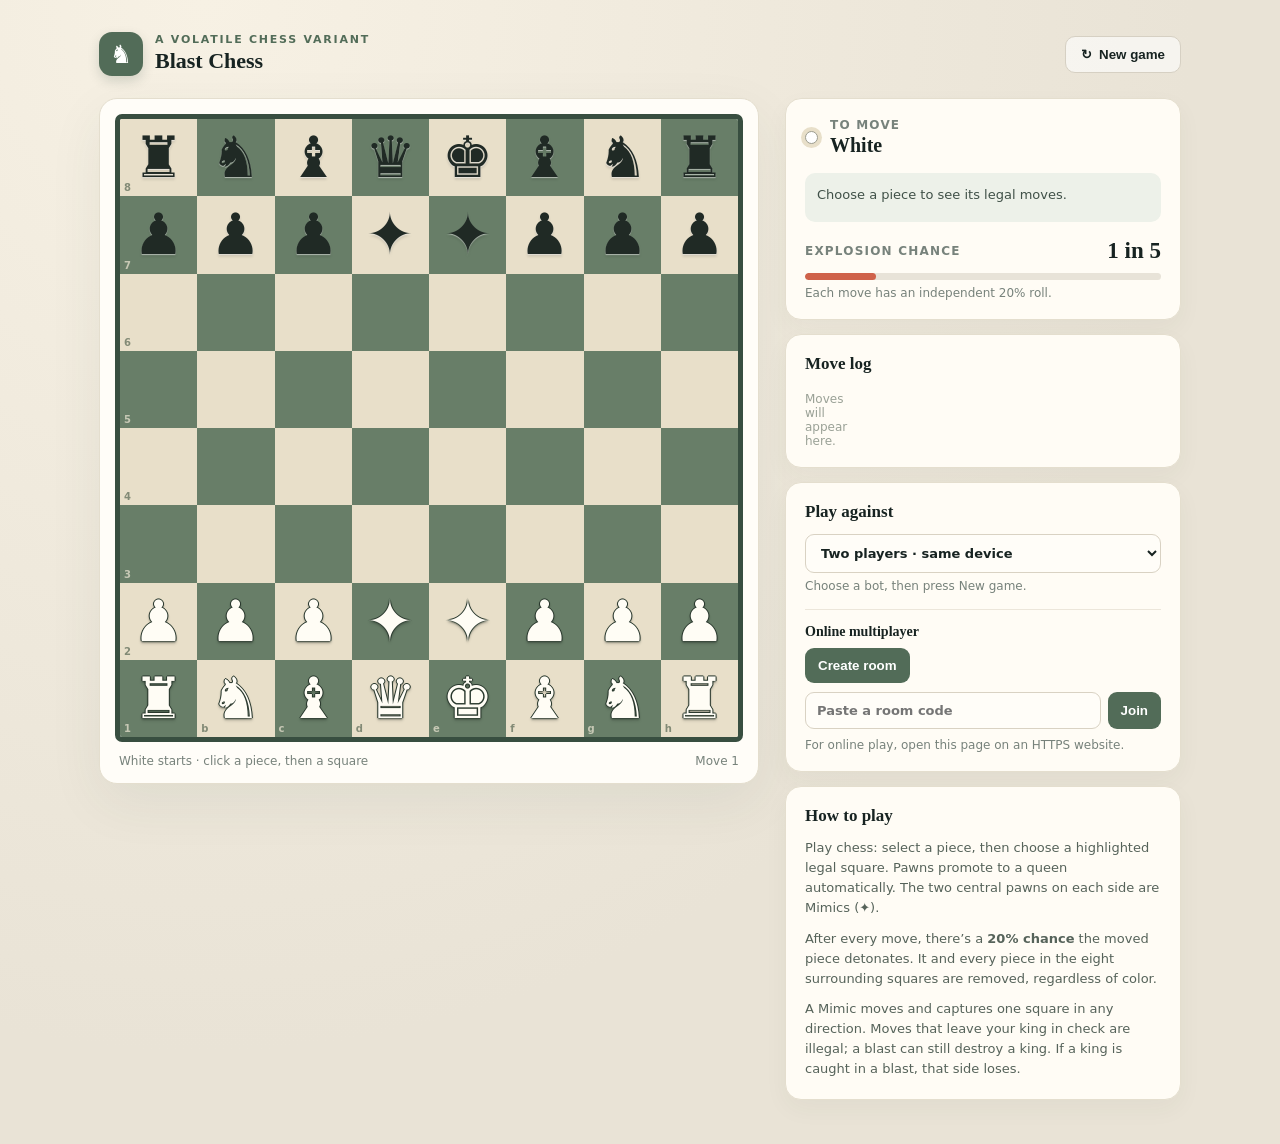
==== blast-chess/index.html @ a0db4bc2 "commit" ====
<!doctype html>
<html lang="en">
  <head>
    <meta charset="utf-8">
    <meta name="viewport" content="width=device-width,initial-scale=1">
    <title>
      Blast Chess
    </title>
    <link rel="stylesheet" href="./css/style.css">
  </head>
  <body>
    <main class="wrap">
      <header class="top">
        <div class="brand">
          <div class="mark">
            ♞
          </div>
          <div>
            <div class="eyebrow">
              A volatile chess variant
            </div>
            <h1>
              Blast Chess
            </h1>
          </div>
        </div>
        <button class="new" id="reset">
          ↻ &nbsp;New game
        </button>
      </header>
      <div class="layout">
        <section class="boardcard">
          <div class="board" id="board" role="grid" aria-label="Chess board">
            <div class="overlay" id="blastOverlay">
              <div class="blast">
                💥
              </div>
            </div>
          </div>
          <div class="boardfoot">
            <span>White starts · click a piece, then a square</span><span id="turncount">Move 1</span>
          </div>
        </section>
        <aside class="panel">
          <section class="card">
            <div class="turnrow">
              <i class="dot" id="turnDot"></i>
              <div>
                <div class="label">
                  To move
                </div>
                <div class="turn" id="turnText">
                  White
                </div>
              </div>
            </div>
            <div class="status" id="status">
              Choose a piece to see its legal moves.
            </div>
            <div class="chance">
              <span class="label">Explosion chance</span><strong>1 in 5</strong>
            </div>
            <div class="meter">
              <i></i>
            </div>
            <div class="sub">
              Each move has an independent 20% roll.
            </div>
          </section>
          <section class="card history">
            <h2>
              Move log
            </h2>
            <div class="moves" id="moves">
              <span class="sub">Moves will appear here.</span>
            </div>
          </section>
          <section class="card play-controls">
            <h2>
              Play against
            </h2>
            <select id="opponent">
              <option value="local">
                Two players · same device
              </option>
              <option value="easy">
                Easy bot
              </option>
              <option value="intermediate">
                Intermediate bot
              </option>
              <option value="hard">
                Hard bot
              </option>
              <option value="grandmaster">
                Grandmaster bot
              </option>
            </select>
            <p class="sub">
              Choose a bot, then press New game.
            </p>
            <div class="online-title">
              Online multiplayer
            </div>
            <button class="online-btn" id="hostRoom">
              Create room
            </button>
            <div class="room-code" id="roomCode">
            </div>
            <div class="join-row">
              <input id="joinCode" placeholder="Paste a room code" autocomplete="off">
              <button class="online-btn" id="joinRoom">
                Join
              </button>
            </div>
            <div class="sub" id="roomStatus">
              For online play, open this page on an HTTPS website.
            </div>
          </section>
          <section class="card rules">
            <h2>
              How to play
            </h2>
            <p>
              Play chess: select a piece, then choose a highlighted legal square. Pawns promote to a queen automatically. The two central pawns on each side are Mimics (✦).
            </p>
            <p>
              After every move, there’s a <b>20% chance</b> the moved piece detonates. It and every piece in the eight surrounding squares are removed, regardless of color.
            </p>
            <p>
              A Mimic moves and captures one square in any direction. Moves that leave your king in check are illegal; a blast can still destroy a king. If a king is caught in a blast, that side loses.
            </p>
          </section>
        </aside>
      </div>
    </main>
    <div class="toast" id="toast">
    </div>
    <div class="promotion" id="promotion">
      <div class="promobox">
        <h2>
          Choose your promotion
        </h2>
        <div class="promopts" id="promopts">
        </div>
      </div>
    </div>
    <script type="module" src="./js/main.js"></script>
  </body>
</html>
---- blast-chess/css/style.css ----
:root {
  --ink: #172321;
  --muted: #77827b;
  --cream: #f4efe3;
  --paper: #fffcf5;
  --green: #526c58;
  --green2: #3a5142;
  --gold: #e4b95c;
  --light: #e8dfc9;
  --dark: #687e68;
  --red: #cf624a
}
* {
  box-sizing: border-box
}
body {
  margin: 0;
  min-height: 100vh;
  background: radial-gradient(ellipse at 16% 0%,#f7f1e4,#e9e3d6 65%);
  color: var(--ink);
  font-family: ui-sans-serif,system-ui,-apple-system,"Segoe UI",sans-serif
}
.wrap {
  max-width: 1130px;
  margin: auto;
  padding: 32px 24px 44px
}
.top {
  display: flex;
  align-items: center;
  justify-content: space-between;
  margin-bottom: 22px
}
.brand {
  display: flex;
  gap: 12px;
  align-items: center
}
.mark {
  width: 44px;
  height: 44px;
  border-radius: 13px;
  background: var(--green);
  color: white;
  display: grid;
  place-items: center;
  font-size: 25px;
  box-shadow: 0 5px 12px #263b302b
}
.eyebrow {
  font-size: 11px;
  letter-spacing: .16em;
  text-transform: uppercase;
  color: var(--green);
  font-weight: 800
}
.brand h1 {
  font: 700 22px Georgia,serif;
  margin: 2px 0
}
.new {
  border: 1px solid #d6d0c3;
  background: #ffffff9c;
  padding: 10px 15px;
  border-radius: 10px;
  color: var(--ink);
  font-weight: 700;
  cursor: pointer
}
.new:hover {
  background: white
}
.layout {
  display: grid;
  grid-template-columns: minmax(320px,660px) minmax(260px,1fr);
  gap: 26px;
  align-items: start
}
.boardcard {
  background: #fffdf8;
  padding: 15px;
  border: 1px solid #e4dece;
  border-radius: 18px;
  box-shadow: 0 18px 55px #30433412
}
.board {
  display: grid;
  grid-template-columns: repeat(8,1fr);
  grid-template-rows: repeat(8,minmax(0,1fr));
  aspect-ratio: 1;
  border: 5px solid #384e40;
  border-radius: 7px;
  overflow: hidden;
  position: relative
}
.sq {
  border: 0;
  padding: 0;
  display: grid;
  place-items: center;
  position: relative;
  cursor: pointer;
  font-family: Georgia,serif;
  font-size: clamp(28px,5.4vw,57px);
  line-height: 1
}
.sq.light {
  background: var(--light)
}
.sq.dark {
  background: var(--dark)
}
.sq:hover {
  filter: brightness(1.07)
}
.sq.selected {
  box-shadow: inset 0 0 0 4px var(--gold)
}
.sq.legal:after {
  content: "";
  width: 23%;
  height: 23%;
  background: #182a2060;
  border-radius: 50%;
  position: absolute
}
.sq.capture:after {
  content: "";
  position: absolute;
  inset: 4px;
  border: 4px solid #cf624aab;
  border-radius: 50%
}
.sq.last {
  background-image: linear-gradient(#e6be5960,#e6be5960)
}
.piece {
  z-index: 1;
  filter: drop-shadow(0 2px 1px #0002)
}
.piece.white {
  color: #fffdf5;
  text-shadow: 0 1px 2px #29382d,1px 0 #29382d,-1px 0 #29382d,0 -1px #29382d
}
.piece.black {
  color: #202a25;
  text-shadow: 0 1px 1px #fff8
}
.coord {
  position: absolute;
  font: 700 10px ui-sans-serif,system-ui;
  left: 4px;
  bottom: 3px;
  opacity: .68
}
.light .coord {
  color: #53634f
}
.dark .coord {
  color: #f3ebd9
}
.boardfoot {
  display: flex;
  justify-content: space-between;
  padding: 12px 4px 0;
  color: var(--muted);
  font-size: 12px
}
.panel {
  display: flex;
  flex-direction: column;
  gap: 14px
}
.card {
  background: var(--paper);
  border: 1px solid #e4dece;
  border-radius: 16px;
  padding: 19px;
  box-shadow: 0 9px 25px #3043340b
}
.turnrow {
  display: flex;
  align-items: center;
  gap: 12px
}
.dot {
  width: 13px;
  height: 13px;
  border-radius: 50%;
  background: var(--ink);
  box-shadow: 0 0 0 4px #e8dfc9
}
.dot.white {
  background: white;
  border: 1px solid #9c9c8f
}
.label {
  color: var(--muted);
  font-size: 12px;
  font-weight: 700;
  text-transform: uppercase;
  letter-spacing: .1em
}
.turn {
  font: 700 20px Georgia,serif;
  margin-top: 2px
}
.status {
  margin-top: 16px;
  border-radius: 10px;
  background: #edf1e9;
  padding: 12px;
  font-size: 13px;
  line-height: 1.5;
  color: #405148;
  min-height: 49px
}
.status.boom {
  background: #fff0e7;
  color: #a74834
}
.chance {
  margin-top: 16px;
  display: flex;
  align-items: center;
  justify-content: space-between
}
.chance strong {
  font-size: 23px;
  font-family: Georgia,serif
}
.meter {
  height: 7px;
  border-radius: 9px;
  background: #e8e3d8;
  margin-top: 9px;
  overflow: hidden
}
.meter i {
  height: 100%;
  width: 20%;
  display: block;
  background: var(--red);
  border-radius: 9px
}
.sub {
  font-size: 12px;
  color: var(--muted);
  margin-top: 6px
}
.rules h2,.history h2 {
  font: 700 17px Georgia,serif;
  margin: 0 0 12px
}
.rules p {
  font-size: 13px;
  line-height: 1.55;
  color: #56635a;
  margin: 0 0 10px
}
.rules p:last-child {
  margin: 0
}
.history {
  min-height: 120px
}
.moves {
  max-height: 175px;
  overflow: auto;
  display: grid;
  grid-template-columns: 32px 1fr 1fr;
  gap: 7px 5px;
  font-size: 13px
}
.moves span:nth-child(3n+1) {
  color: #9aa196
}
.moves span:nth-child(3n+2),.moves span:nth-child(3n) {
  font-weight: 650
}
.hint {
  font-size: 12px;
  color: var(--muted);
  margin-top: 14px
}
.play-controls h2 {
  font: 700 17px Georgia,serif;
  margin: 0 0 12px
}
.play-controls select,.join-row input {
  width: 100%;
  border: 1px solid #d9d2c3;
  background: #fffdf8;
  border-radius: 9px;
  padding: 10px 11px;
  color: var(--ink);
  font: 600 13px ui-sans-serif,system-ui
}
.online-title {
  font: 700 14px Georgia,serif;
  margin: 16px 0 8px;
  padding-top: 14px;
  border-top: 1px solid #ece6da
}
.online-btn {
  border: 0;
  border-radius: 9px;
  background: var(--green);
  color: white;
  padding: 10px 13px;
  font-weight: 700;
  cursor: pointer
}
.online-btn:hover {
  background: var(--green2)
}
.room-code {
  font: 700 13px ui-monospace,monospace;
  word-break: break-all;
  margin-top: 8px;
  color: var(--green)
}
.join-row {
  display: flex;
  gap: 7px;
  margin: 9px 0
}
.join-row input {
  min-width: 0
}
.join-row button {
  flex: none
}
.overlay {
  position: absolute;
  inset: 0;
  background: #17241dbd;
  display: none;
  place-items: center;
  z-index: 3
}
.overlay.show {
  display: grid
}
.blast {
  font-size: 75px;
  animation: pop .5s ease-out
}
@keyframes pop {
  0% {
    transform: scale(.3);
    opacity: 0
  }
  60% {
    transform: scale(1.2)
  }
  100% {
    transform: scale(1);
    opacity: 1
  }
}
.toast {
  position: fixed;
  bottom: 20px;
  left: 50%;
  transform: translate(-50%,15px);
  opacity: 0;
  pointer-events: none;
  background: #26382d;
  color: white;
  padding: 10px 16px;
  border-radius: 11px;
  font-size: 13px;
  transition: .2s;
  z-index: 5
}
.toast.show {
  transform: translate(-50%,0);
  opacity: 1
}
.promotion {
  position: fixed;
  inset: 0;
  background: #14231d9c;
  display: none;
  place-items: center;
  z-index: 8
}
.promotion.show {
  display: grid
}
.promobox {
  background: var(--paper);
  border-radius: 16px;
  padding: 22px;
  box-shadow: 0 16px 50px #0003;
  text-align: center
}
.promobox h2 {
  font: 700 20px Georgia;
  margin: 0 0 16px
}
.promopts {
  display: flex;
  gap: 8px
}
.promopts button {
  border: 1px solid #ddd5c4;
  border-radius: 10px;
  background: white;
  font: 48px Georgia;
  width: 70px;
  height: 70px;
  cursor: pointer
}
.promopts button:hover {
  background: #edf1e9
}
@media (max-width:760px) {
  .wrap {
    padding: 18px 12px 30px
  }
  .layout {
    grid-template-columns: 1fr;
    gap: 14px
  }
  .boardcard {
    padding: 10px
  }
  .board {
    border-width: 4px
  }
  .panel {
    display: grid;
    grid-template-columns: 1fr 1fr
  }
  .card {
    padding: 14px
  }
  .rules {
    grid-column: span 2
  }
  .boardfoot {
    font-size: 11px
  }
  .top {
    margin-bottom: 14px
  }
}
@media (max-width:420px) {
  .panel {
    grid-template-columns: 1fr
  }
  .rules {
    grid-column: auto
  }
  .wrap {
    padding: 13px 8px
  }
  .sq {
    font-size: 8vw
  }
}
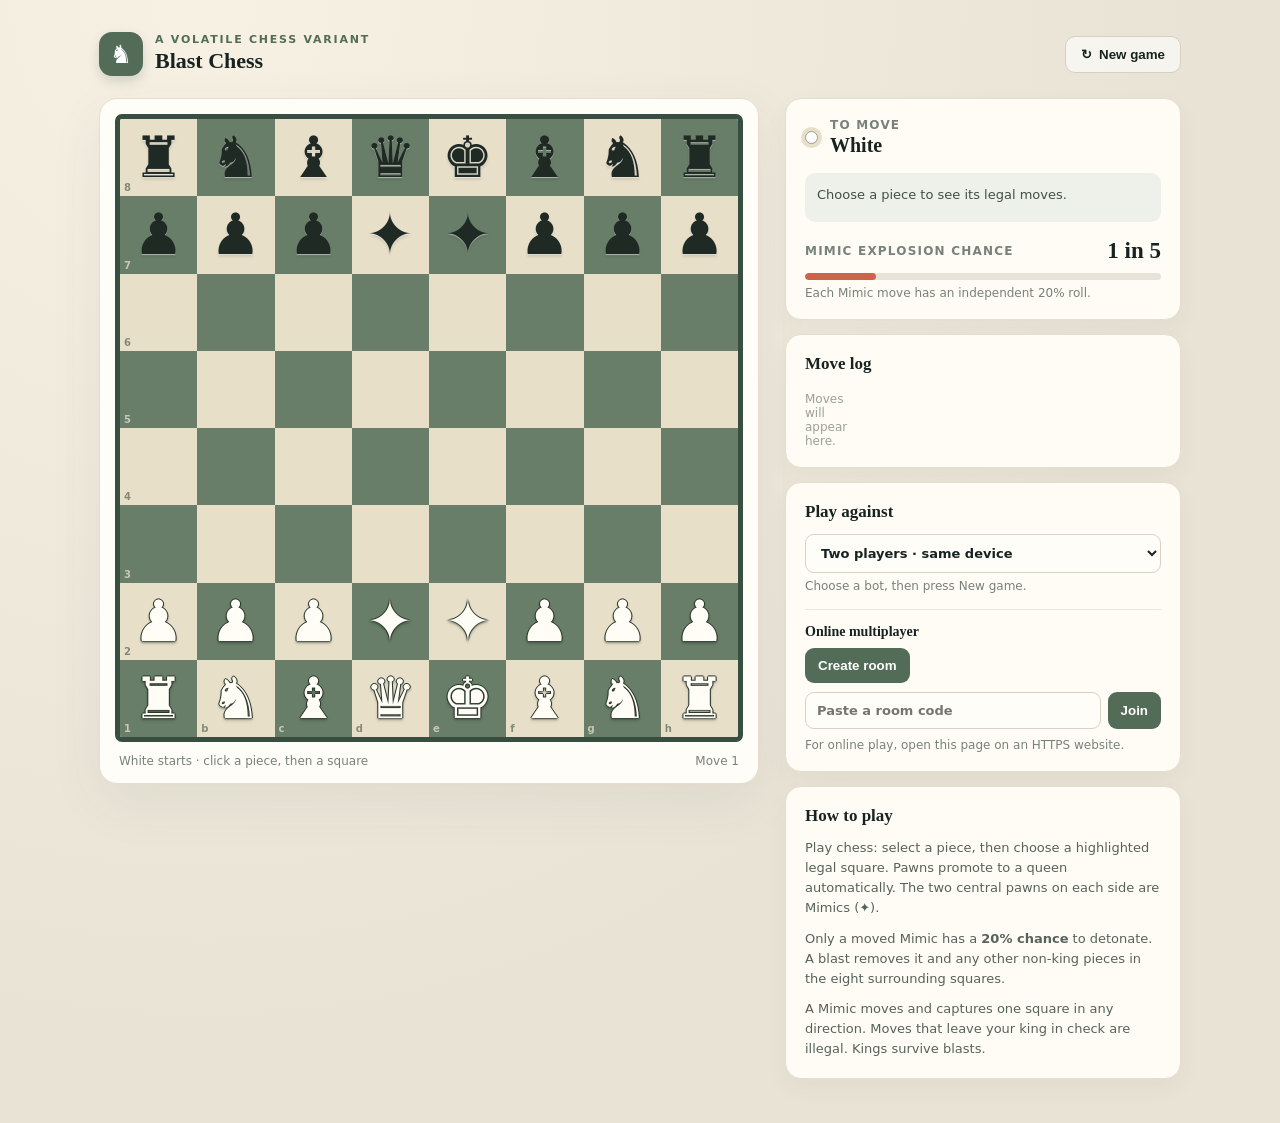
==== commit 570529c2: "commit3" ====
--- a/blast-chess/index.html
+++ b/blast-chess/index.html
@@ -58,13 +58,13 @@
               Choose a piece to see its legal moves.
             </div>
             <div class="chance">
-              <span class="label">Explosion chance</span><strong>1 in 5</strong>
+              <span class="label">Mimic explosion chance</span><strong>1 in 5</strong>
             </div>
             <div class="meter">
               <i></i>
             </div>
             <div class="sub">
-              Each move has an independent 20% roll.
+              Each Mimic move has an independent 20% roll.
             </div>
           </section>
           <section class="card history">
@@ -125,10 +125,10 @@
               Play chess: select a piece, then choose a highlighted legal square. Pawns promote to a queen automatically. The two central pawns on each side are Mimics (✦).
             </p>
             <p>
-              After every move, there’s a <b>20% chance</b> the moved piece detonates. It and every piece in the eight surrounding squares are removed, regardless of color.
+              Only a moved Mimic has a <b>20% chance</b> to detonate. A blast removes it and any other non-king pieces in the eight surrounding squares.
             </p>
             <p>
-              A Mimic moves and captures one square in any direction. Moves that leave your king in check are illegal; a blast can still destroy a king. If a king is caught in a blast, that side loses.
+              A Mimic moves and captures one square in any direction. Moves that leave your king in check are illegal. Kings survive blasts.
             </p>
           </section>
         </aside>
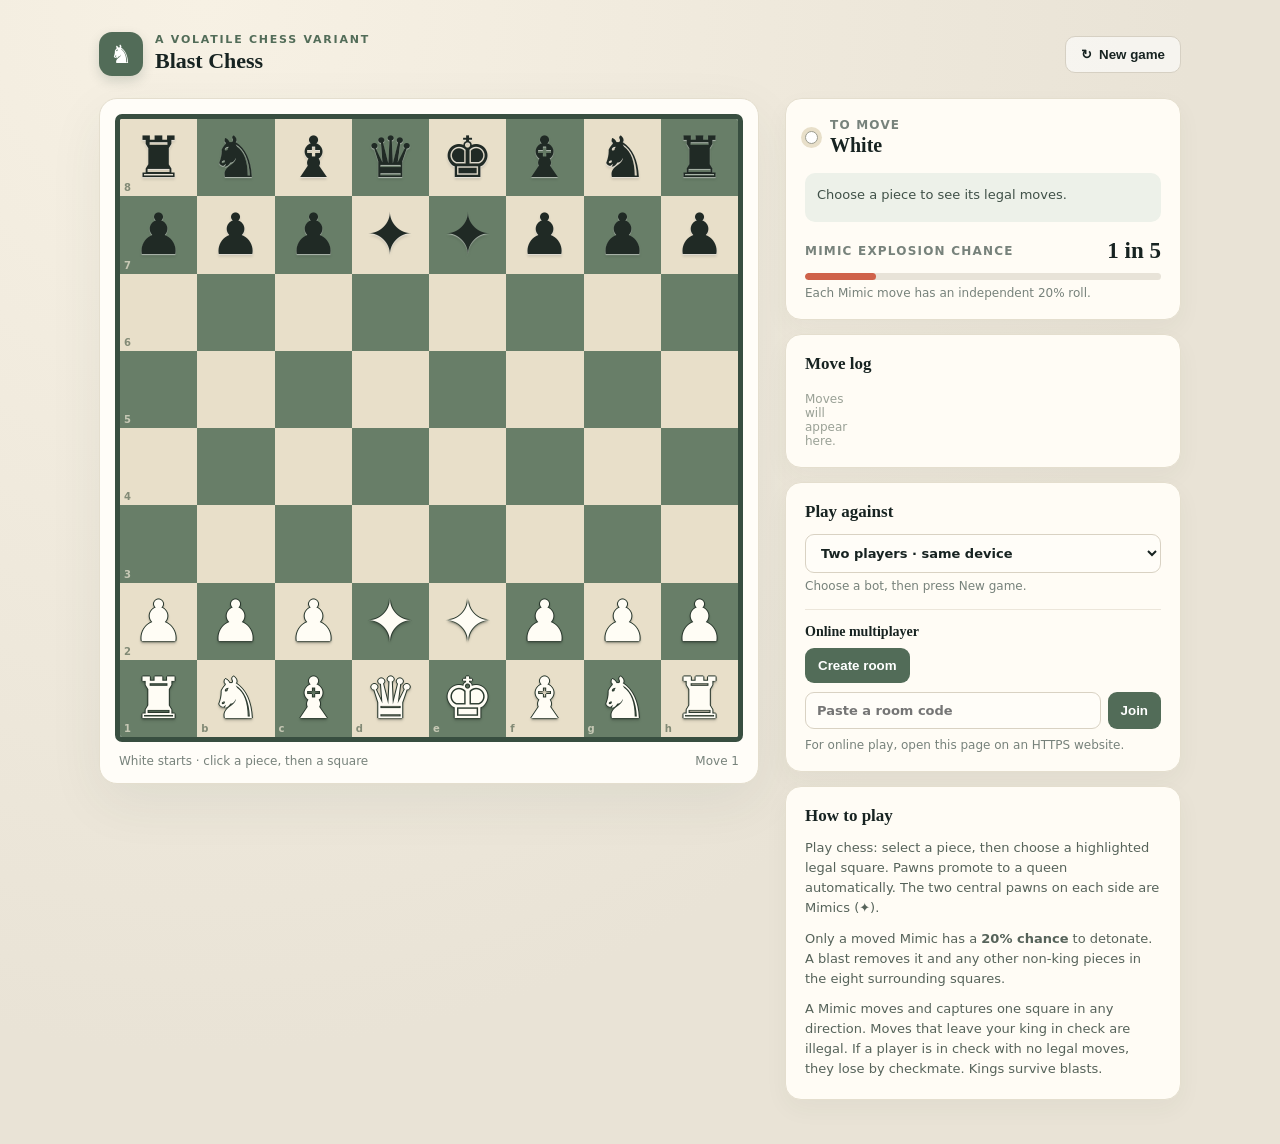
==== commit 93c1918f: "commit4" ====
--- a/blast-chess/index.html
+++ b/blast-chess/index.html
@@ -128,7 +128,7 @@
               Only a moved Mimic has a <b>20% chance</b> to detonate. A blast removes it and any other non-king pieces in the eight surrounding squares.
             </p>
             <p>
-              A Mimic moves and captures one square in any direction. Moves that leave your king in check are illegal. Kings survive blasts.
+              A Mimic moves and captures one square in any direction. Moves that leave your king in check are illegal. If a player is in check with no legal moves, they lose by checkmate. Kings survive blasts.
             </p>
           </section>
         </aside>
@@ -145,6 +145,14 @@
         </div>
       </div>
     </div>
+    <div class="win-screen" id="winScreen" aria-hidden="true">
+      <section class="win-card" role="dialog" aria-modal="true" aria-labelledby="winTitle">
+        <div class="win-icon" aria-hidden="true">🏆</div>
+        <p class="win-reason" id="winReason">Checkmate</p>
+        <h2 id="winTitle">White Wins!</h2>
+        <button class="online-btn" id="playAgain">Play again</button>
+      </section>
+    </div>
     <script type="module" src="./js/main.js"></script>
   </body>
 </html>
--- a/blast-chess/css/style.css
+++ b/blast-chess/css/style.css
@@ -417,6 +417,46 @@
 .promopts button:hover {
   background: #edf1e9
 }
+.win-screen {
+  position: fixed;
+  inset: 0;
+  z-index: 10;
+  display: none;
+  place-items: center;
+  padding: 16px;
+  background: #14231d9c
+}
+.win-screen.show {
+  display: grid
+}
+.win-card {
+  width: min(100%,360px);
+  padding: 30px 24px;
+  border: 1px solid #e4dece;
+  border-radius: 18px;
+  background: var(--paper);
+  box-shadow: 0 20px 60px #0004;
+  text-align: center
+}
+.win-icon {
+  margin-bottom: 6px;
+  font-size: 54px
+}
+.win-reason {
+  margin: 0 0 8px;
+  color: var(--green);
+  font-size: 11px;
+  font-weight: 800;
+  letter-spacing: .14em;
+  text-transform: uppercase
+}
+.win-card h2 {
+  margin: 0;
+  font: 700 28px Georgia,serif
+}
+.win-card button {
+  margin-top: 20px
+}
 @media (max-width:760px) {
   .wrap {
     padding: 18px 12px 30px
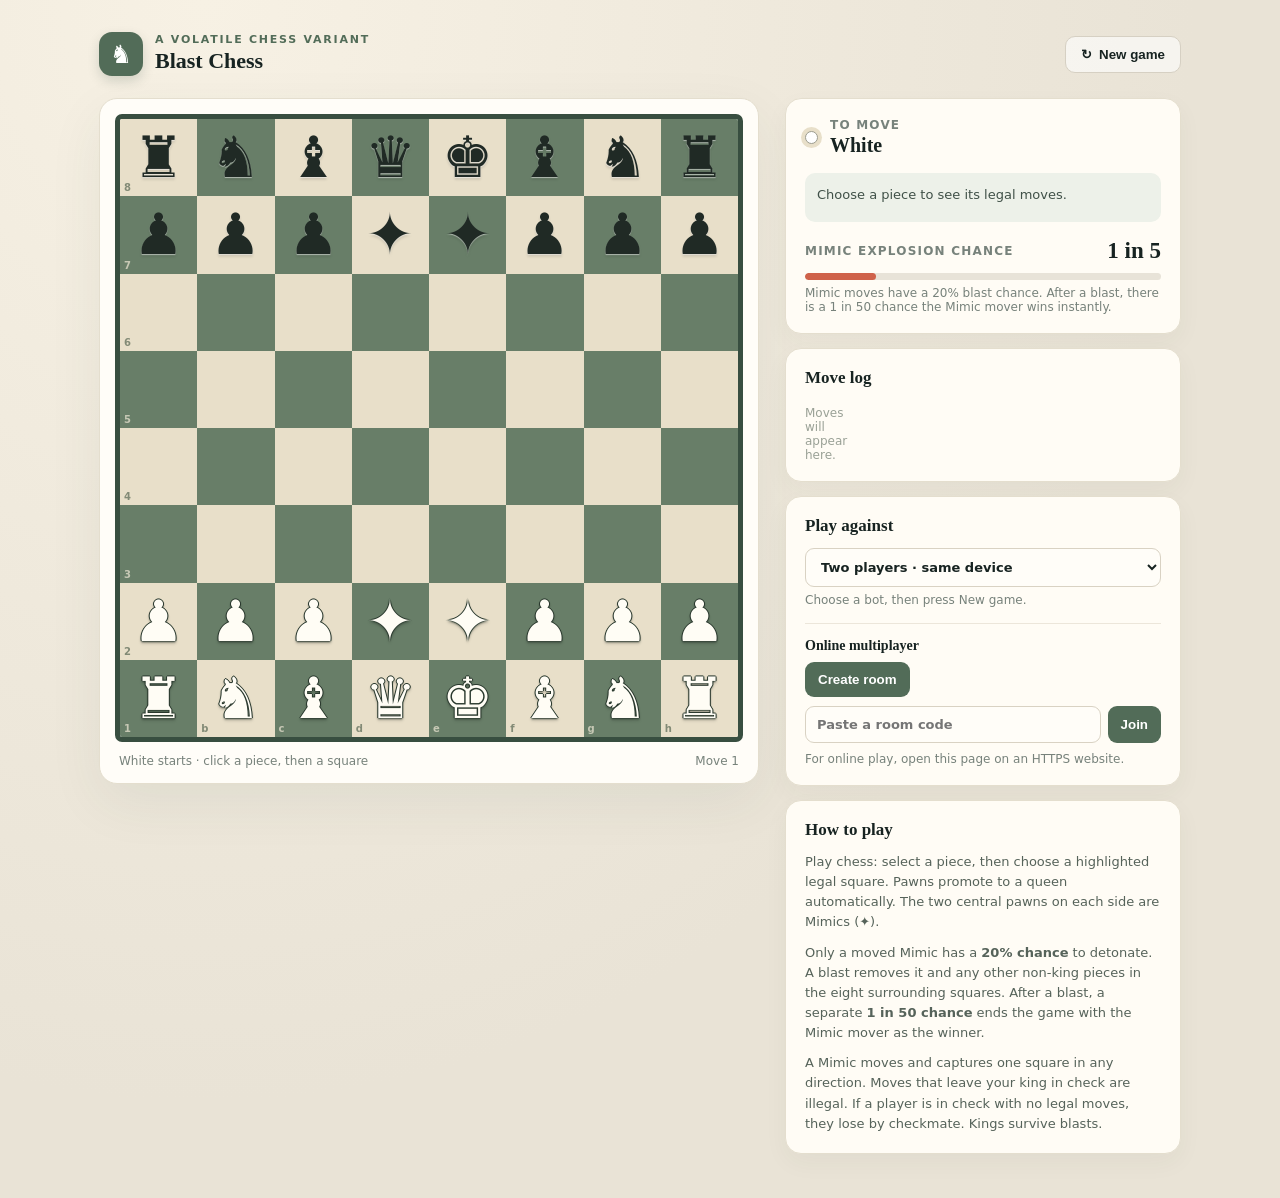
==== commit 712eec08: "commit5" ====
--- a/blast-chess/index.html
+++ b/blast-chess/index.html
@@ -64,7 +64,7 @@
               <i></i>
             </div>
             <div class="sub">
-              Each Mimic move has an independent 20% roll.
+              Mimic moves have a 20% blast chance. After a blast, there is a 1 in 50 chance the Mimic mover wins instantly.
             </div>
           </section>
           <section class="card history">
@@ -125,7 +125,7 @@
               Play chess: select a piece, then choose a highlighted legal square. Pawns promote to a queen automatically. The two central pawns on each side are Mimics (✦).
             </p>
             <p>
-              Only a moved Mimic has a <b>20% chance</b> to detonate. A blast removes it and any other non-king pieces in the eight surrounding squares.
+              Only a moved Mimic has a <b>20% chance</b> to detonate. A blast removes it and any other non-king pieces in the eight surrounding squares. After a blast, a separate <b>1 in 50 chance</b> ends the game with the Mimic mover as the winner.
             </p>
             <p>
               A Mimic moves and captures one square in any direction. Moves that leave your king in check are illegal. If a player is in check with no legal moves, they lose by checkmate. Kings survive blasts.
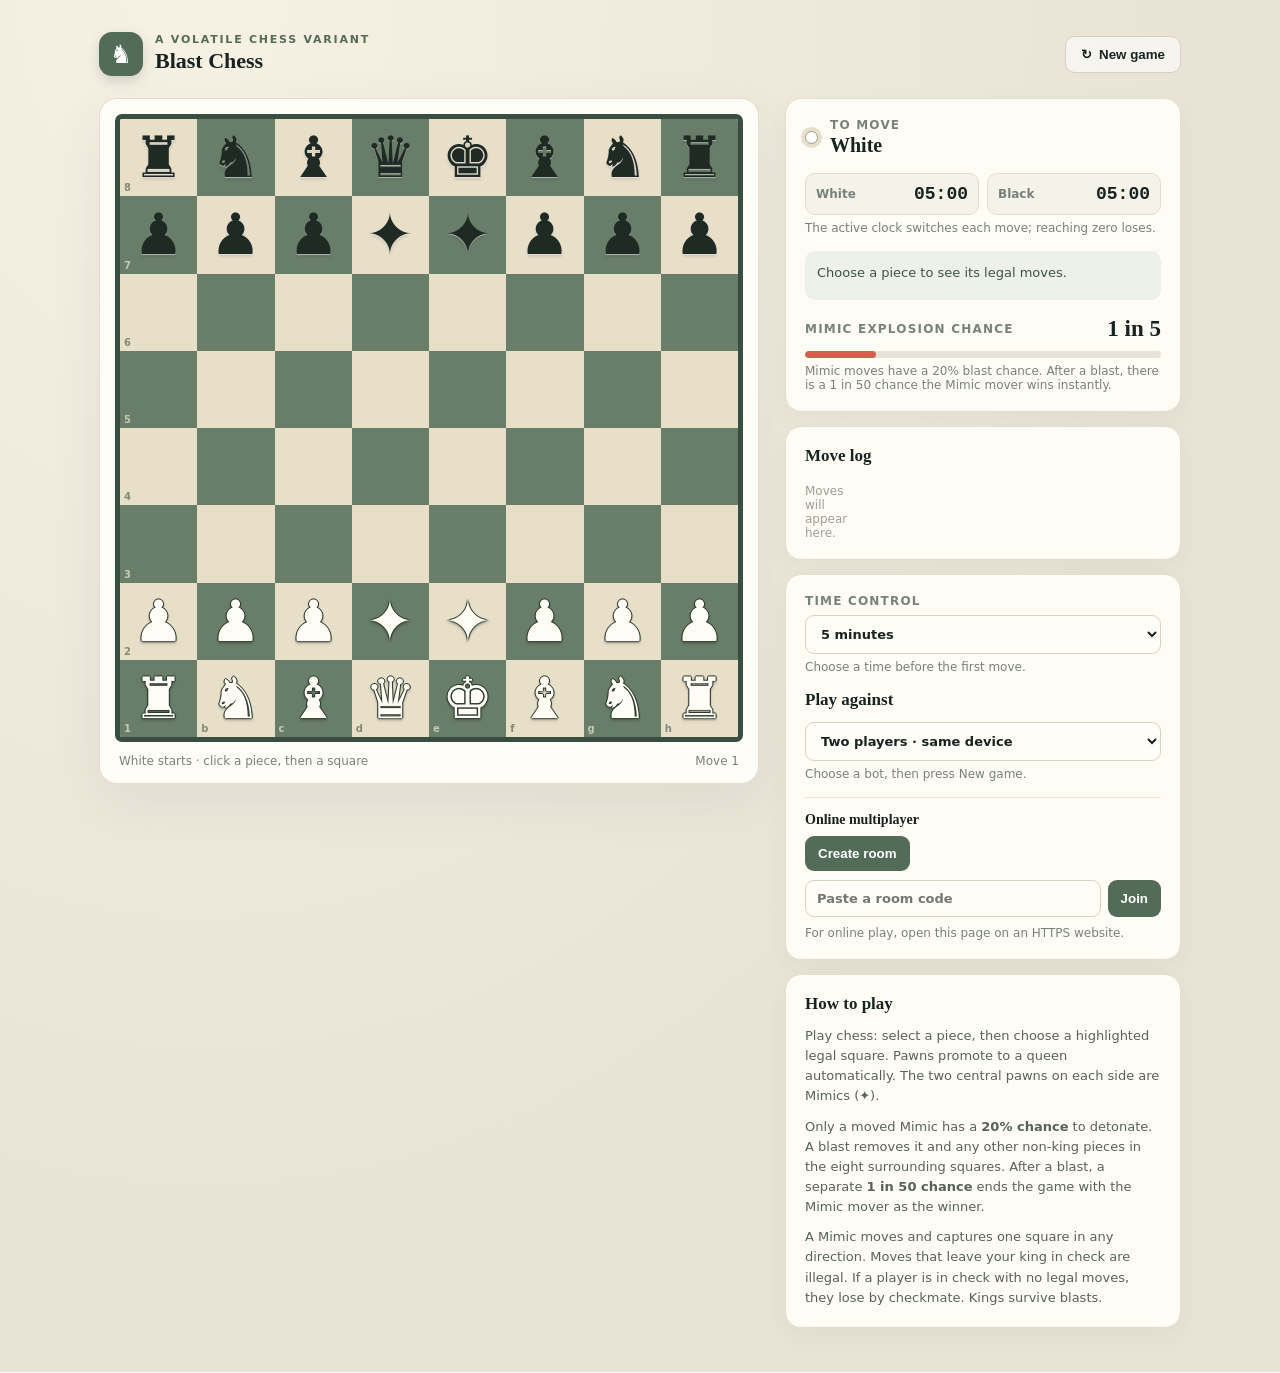
==== commit 43154259: "commit 6" ====
--- a/blast-chess/index.html
+++ b/blast-chess/index.html
@@ -54,6 +54,17 @@
                 </div>
               </div>
             </div>
+            <div class="clocks" aria-label="Player clocks">
+              <div class="clock" id="whiteClock">
+                <span>White</span>
+                <strong id="whiteTime">05:00</strong>
+              </div>
+              <div class="clock" id="blackClock">
+                <span>Black</span>
+                <strong id="blackTime">05:00</strong>
+              </div>
+            </div>
+            <div class="sub">The active clock switches each move; reaching zero loses.</div>
             <div class="status" id="status">
               Choose a piece to see its legal moves.
             </div>
@@ -76,6 +87,16 @@
             </div>
           </section>
           <section class="card play-controls">
+            <label class="control-label" for="timeControl">
+              Time control
+            </label>
+            <select id="timeControl">
+              <option value="1">1 minute</option>
+              <option value="3">3 minutes</option>
+              <option value="5" selected>5 minutes</option>
+              <option value="10">10 minutes</option>
+            </select>
+            <p class="sub">Choose a time before the first move.</p>
             <h2>
               Play against
             </h2>
--- a/blast-chess/css/style.css
+++ b/blast-chess/css/style.css
@@ -206,6 +206,38 @@
   font: 700 20px Georgia,serif;
   margin-top: 2px
 }
+.clocks {
+  display: grid;
+  grid-template-columns: repeat(2,minmax(0,1fr));
+  gap: 8px;
+  margin-top: 16px
+}
+.clock {
+  display: flex;
+  align-items: center;
+  justify-content: space-between;
+  gap: 8px;
+  padding: 10px;
+  border: 1px solid #e4dece;
+  border-radius: 10px;
+  background: #f5f2e9
+}
+.clock span {
+  color: var(--muted);
+  font-size: 12px;
+  font-weight: 700
+}
+.clock strong {
+  font: 700 18px ui-monospace,SFMono-Regular,Consolas,monospace;
+  font-variant-numeric: tabular-nums
+}
+.clock.active {
+  border-color: var(--gold);
+  box-shadow: inset 0 0 0 1px var(--gold)
+}
+.clock.low strong {
+  color: var(--red)
+}
 .status {
   margin-top: 16px;
   border-radius: 10px;
@@ -287,6 +319,18 @@
 .play-controls h2 {
   font: 700 17px Georgia,serif;
   margin: 0 0 12px
+}
+.control-label {
+  display: block;
+  margin-bottom: 7px;
+  color: var(--muted);
+  font-size: 12px;
+  font-weight: 700;
+  letter-spacing: .1em;
+  text-transform: uppercase
+}
+.play-controls .control-label + select + .sub {
+  margin-bottom: 16px
 }
 .play-controls select,.join-row input {
   width: 100%;
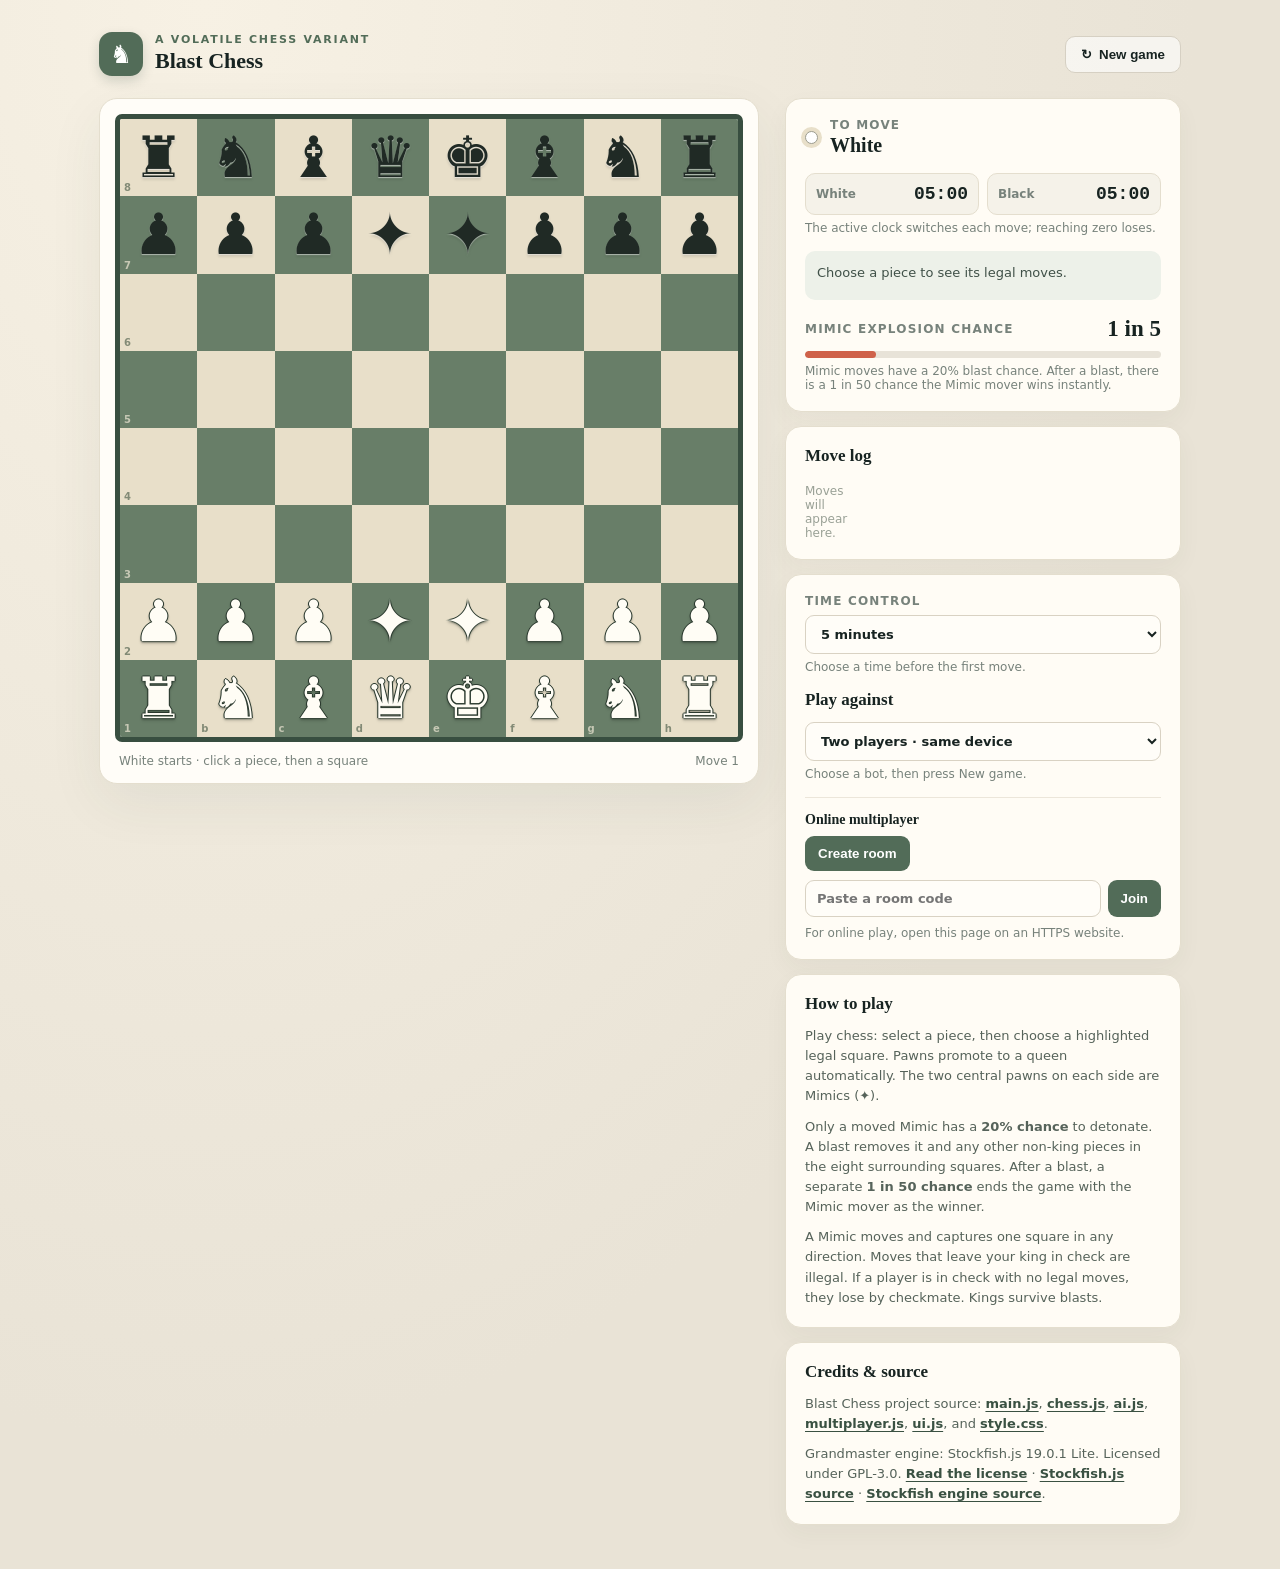
==== commit 348fca4d: "commit 8" ====
--- a/blast-chess/index.html
+++ b/blast-chess/index.html
@@ -152,6 +152,24 @@
               A Mimic moves and captures one square in any direction. Moves that leave your king in check are illegal. If a player is in check with no legal moves, they lose by checkmate. Kings survive blasts.
             </p>
           </section>
+          <section class="card credits" aria-labelledby="creditsTitle">
+            <h2 id="creditsTitle">Credits &amp; source</h2>
+            <p>
+              Blast Chess project source:
+              <a href="./js/main.js">main.js</a>,
+              <a href="./js/chess.js">chess.js</a>,
+              <a href="./js/ai.js">ai.js</a>,
+              <a href="./js/multiplayer.js">multiplayer.js</a>,
+              <a href="./js/ui.js">ui.js</a>, and
+              <a href="./css/style.css">style.css</a>.
+            </p>
+            <p>
+              Grandmaster engine: Stockfish.js 19.0.1 Lite. Licensed under GPL-3.0.
+              <a href="./js/stockfish/Copying.txt">Read the license</a> ·
+              <a href="https://github.com/nmrugg/stockfish.js/tree/v19.0.1" target="_blank" rel="noopener noreferrer">Stockfish.js source</a> ·
+              <a href="https://github.com/official-stockfish/Stockfish/tree/sf_19" target="_blank" rel="noopener noreferrer">Stockfish engine source</a>.
+            </p>
+          </section>
         </aside>
       </div>
     </main>
--- a/blast-chess/css/style.css
+++ b/blast-chess/css/style.css
@@ -281,18 +281,31 @@
   color: var(--muted);
   margin-top: 6px
 }
-.rules h2,.history h2 {
+.rules h2,.history h2,.credits h2 {
   font: 700 17px Georgia,serif;
   margin: 0 0 12px
 }
-.rules p {
+.rules p,.credits p {
   font-size: 13px;
   line-height: 1.55;
   color: #56635a;
   margin: 0 0 10px
 }
-.rules p:last-child {
+.rules p:last-child,.credits p:last-child {
   margin: 0
+}
+.credits a {
+  color: var(--green2);
+  font-weight: 700;
+  text-decoration-thickness: 1px;
+  text-underline-offset: 3px
+}
+.credits a:hover {
+  color: var(--red)
+}
+.credits a:focus-visible {
+  outline: 2px solid var(--green);
+  outline-offset: 2px
 }
 .history {
   min-height: 120px
@@ -522,7 +535,7 @@
   .card {
     padding: 14px
   }
-  .rules {
+  .rules,.credits {
     grid-column: span 2
   }
   .boardfoot {
@@ -536,7 +549,7 @@
   .panel {
     grid-template-columns: 1fr
   }
-  .rules {
+  .rules,.credits {
     grid-column: auto
   }
   .wrap {
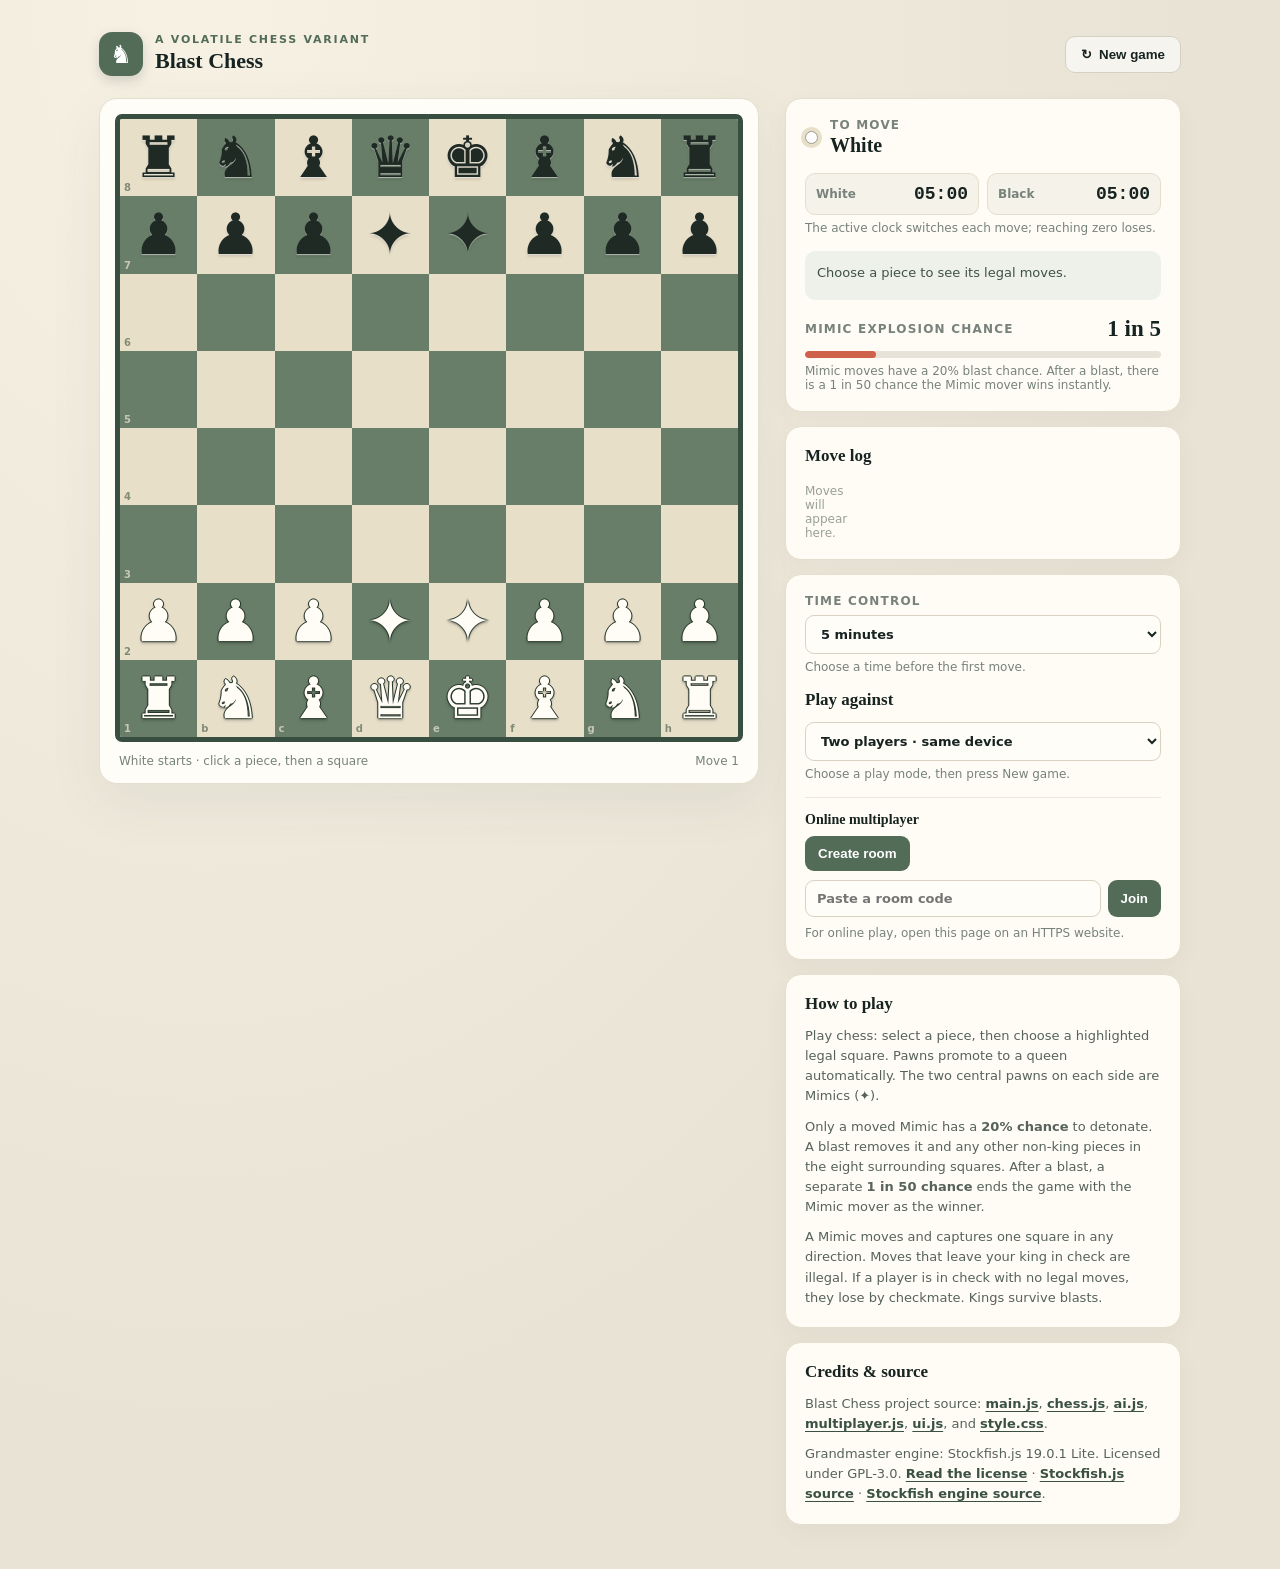
==== commit 6f4841c3: "commit 9" ====
--- a/blast-chess/index.html
+++ b/blast-chess/index.html
@@ -104,21 +104,12 @@
               <option value="local">
                 Two players · same device
               </option>
-              <option value="easy">
-                Easy bot
-              </option>
-              <option value="intermediate">
-                Intermediate bot
-              </option>
-              <option value="hard">
-                Hard bot
-              </option>
               <option value="grandmaster">
                 Grandmaster bot
               </option>
             </select>
             <p class="sub">
-              Choose a bot, then press New game.
+              Choose a play mode, then press New game.
             </p>
             <div class="online-title">
               Online multiplayer
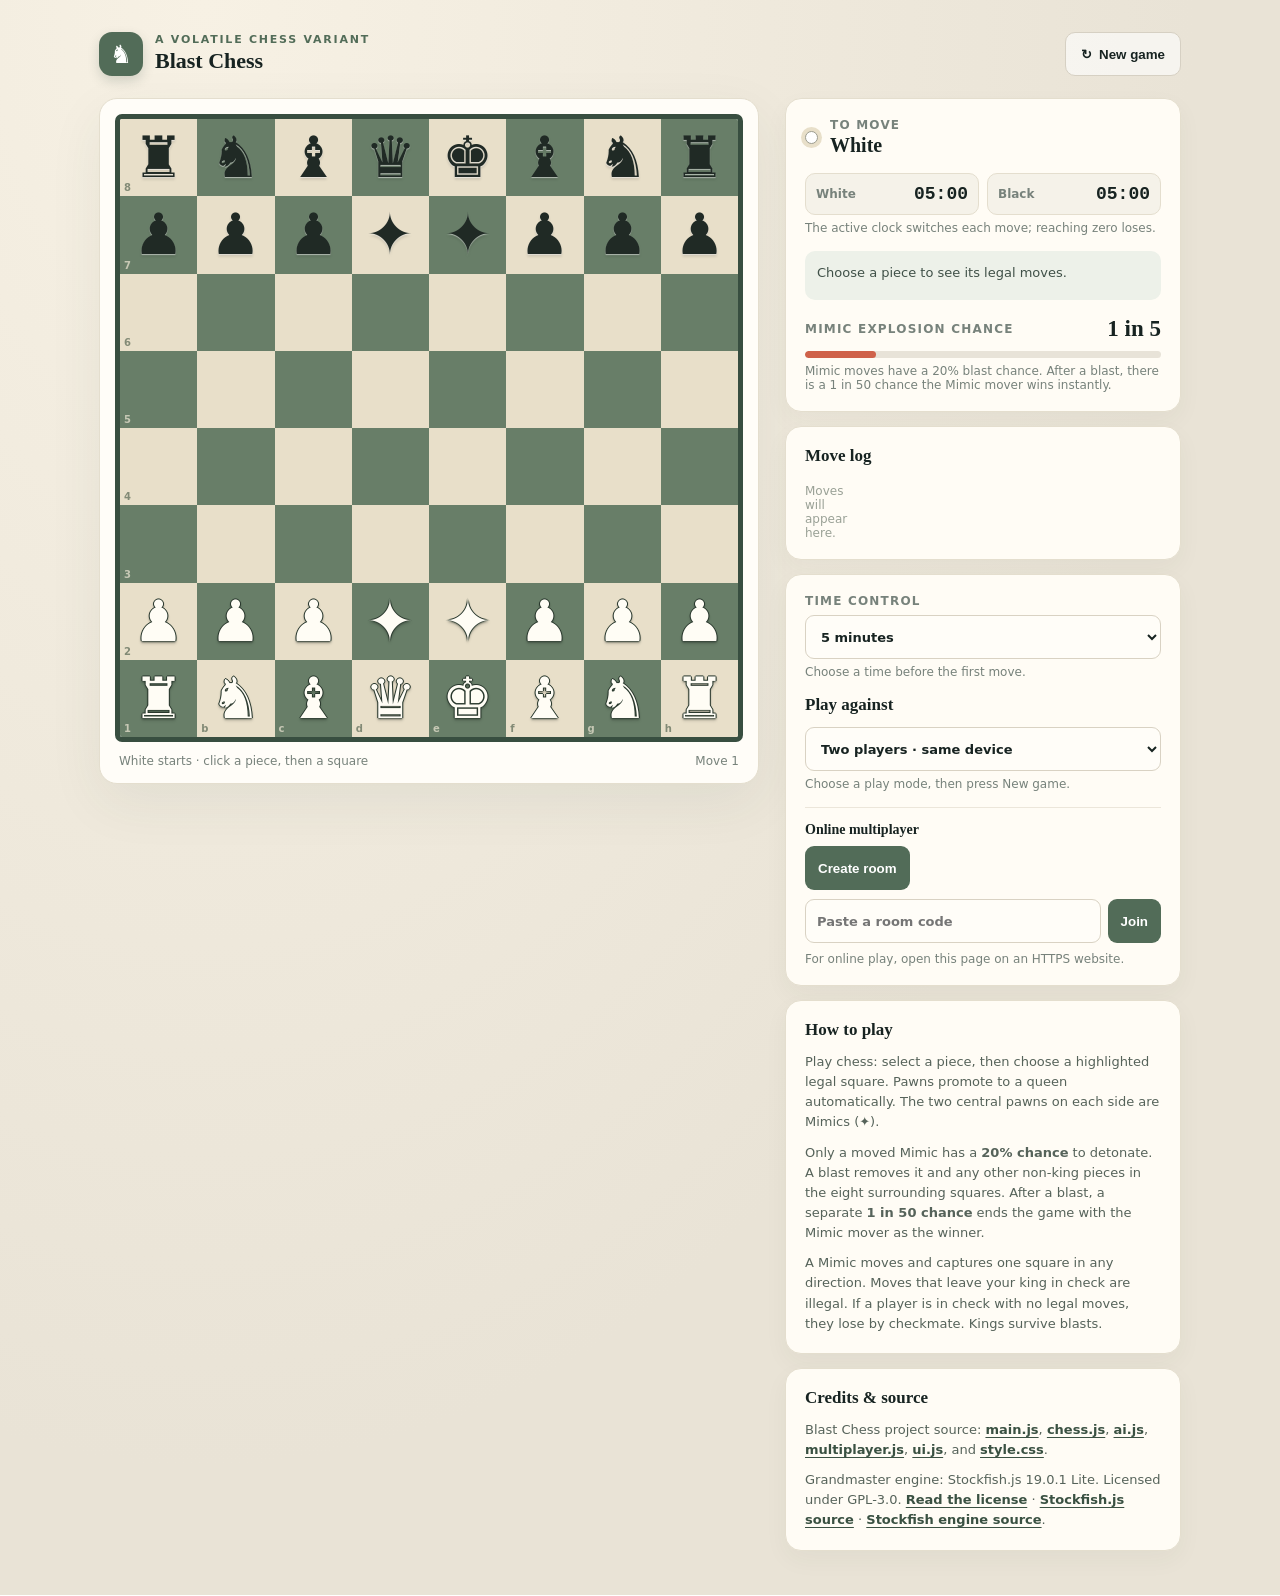
==== commit 835e08af: "commit 10" ====
--- a/blast-chess/index.html
+++ b/blast-chess/index.html
@@ -82,7 +82,7 @@
             <h2>
               Move log
             </h2>
-            <div class="moves" id="moves">
+            <div class="moves" id="moves" role="log" aria-label="Move history" aria-live="polite">
               <span class="sub">Moves will appear here.</span>
             </div>
           </section>
--- a/blast-chess/css/style.css
+++ b/blast-chess/css/style.css
@@ -66,7 +66,8 @@
   border-radius: 10px;
   color: var(--ink);
   font-weight: 700;
-  cursor: pointer
+  cursor: pointer;
+  min-height: 44px
 }
 .new:hover {
   background: white
@@ -103,7 +104,14 @@
   cursor: pointer;
   font-family: Georgia,serif;
   font-size: clamp(28px,5.4vw,57px);
-  line-height: 1
+  line-height: 1;
+  touch-action: manipulation;
+  -webkit-tap-highlight-color: transparent
+}
+.sq:focus-visible {
+  outline: 3px solid var(--gold);
+  outline-offset: -3px;
+  z-index: 2
 }
 .sq.light {
   background: var(--light)
@@ -316,7 +324,9 @@
   display: grid;
   grid-template-columns: 32px 1fr 1fr;
   gap: 7px 5px;
-  font-size: 13px
+  font-size: 13px;
+  overscroll-behavior: contain;
+  scrollbar-width: thin
 }
 .moves span:nth-child(3n+1) {
   color: #9aa196
@@ -352,7 +362,8 @@
   border-radius: 9px;
   padding: 10px 11px;
   color: var(--ink);
-  font: 600 13px ui-sans-serif,system-ui
+  font: 600 13px ui-sans-serif,system-ui;
+  min-height: 44px
 }
 .online-title {
   font: 700 14px Georgia,serif;
@@ -367,7 +378,8 @@
   color: white;
   padding: 10px 13px;
   font-weight: 700;
-  cursor: pointer
+  cursor: pointer;
+  min-height: 44px
 }
 .online-btn:hover {
   background: var(--green2)
@@ -469,7 +481,8 @@
   font: 48px Georgia;
   width: 70px;
   height: 70px;
-  cursor: pointer
+  cursor: pointer;
+  touch-action: manipulation
 }
 .promopts button:hover {
   background: #edf1e9
@@ -523,7 +536,7 @@
     gap: 14px
   }
   .boardcard {
-    padding: 10px
+    padding: 8px
   }
   .board {
     border-width: 4px
@@ -556,7 +569,18 @@
     padding: 13px 8px
   }
   .sq {
-    font-size: 8vw
+    font-size: clamp(22px,8vw,34px)
+  }
+  .boardfoot {
+    align-items: flex-start;
+    gap: 8px
+  }
+  .boardfoot span:first-child {
+    max-width: 72%
+  }
+  .moves {
+    grid-template-columns: 26px minmax(0,1fr) minmax(0,1fr);
+    gap: 7px 3px
   }
 }
     
